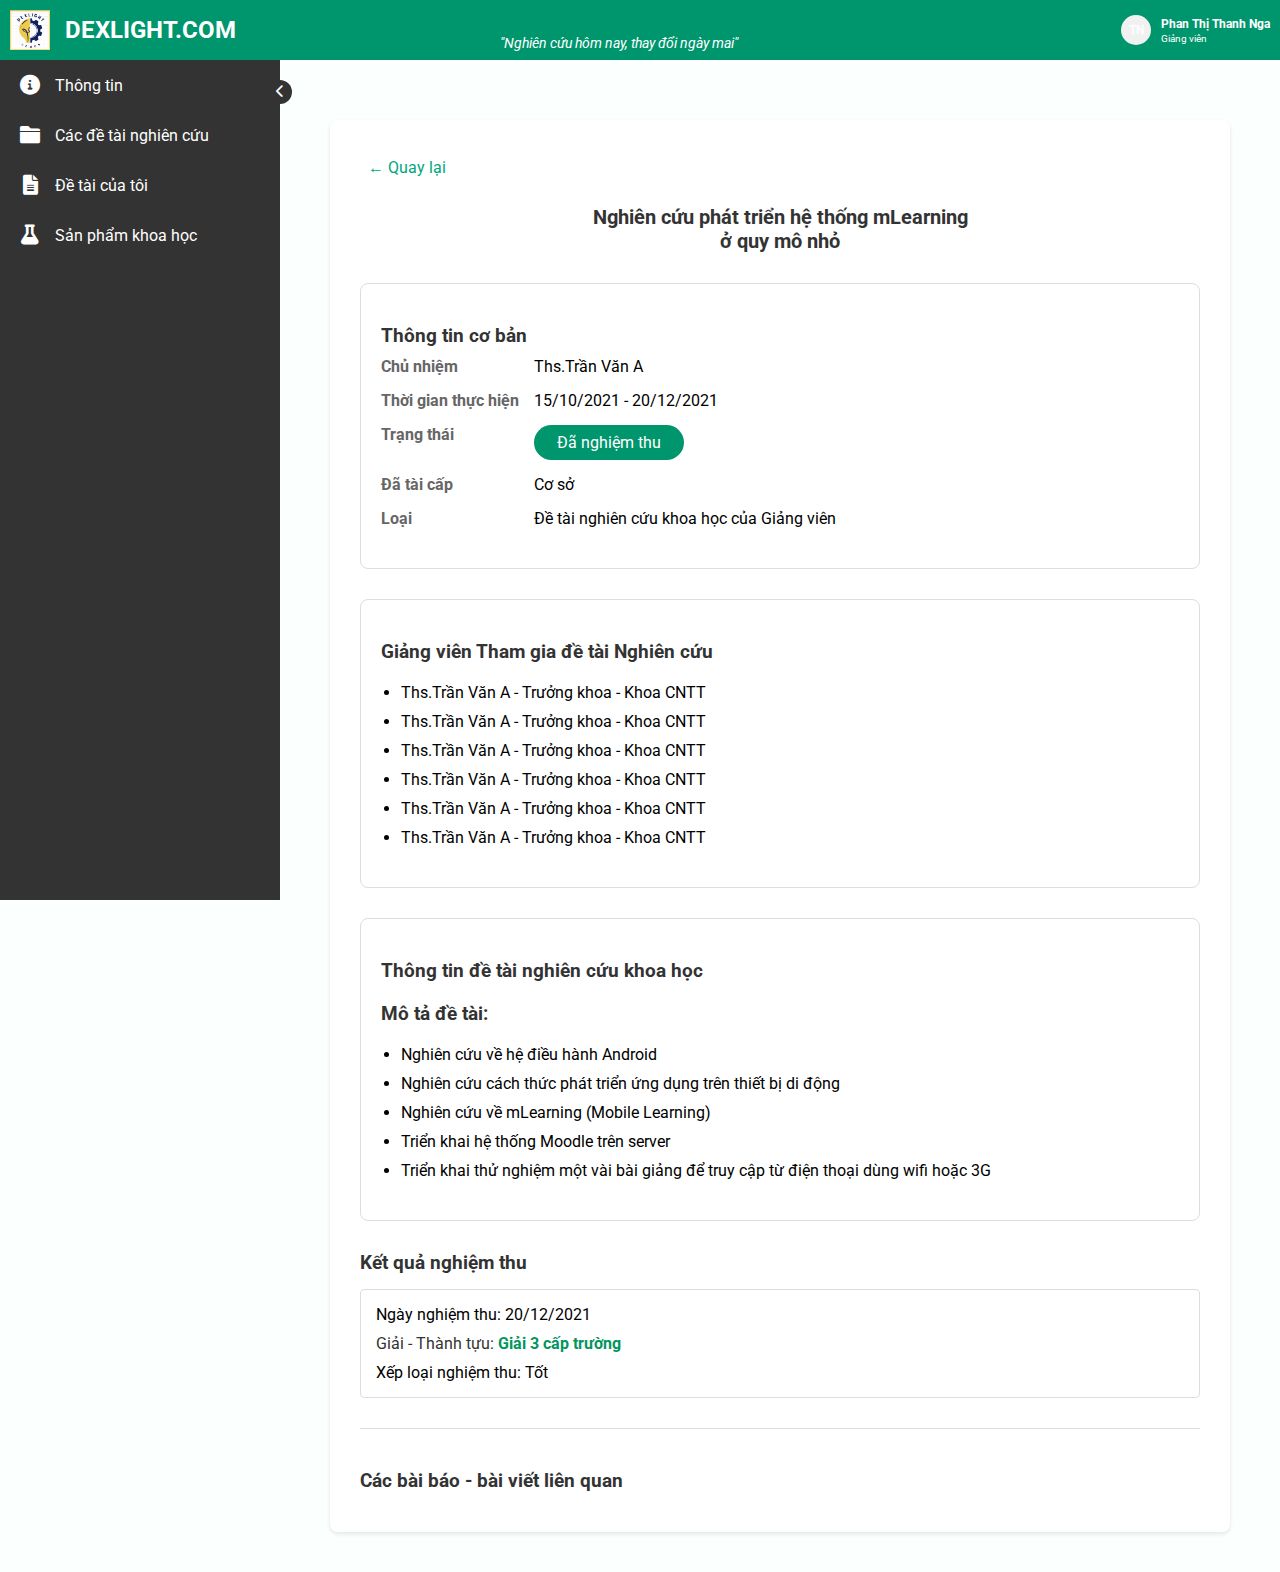
==== detail.html @ 653bdd3e "update4" ====
<!DOCTYPE html>
<html lang="vi">
<head>
    <meta charset="UTF-8">
    <meta name="viewport" content="width=device-width, initial-scale=1.0">
    <link rel="stylesheet" href="main.css">
    <link rel="preconnect" href="https://fonts.googleapis.com">
    <link rel="preconnect" href="https://fonts.gstatic.com" crossorigin>
    <link href="https://fonts.googleapis.com/css2?family=Cabin:ital,wght@0,400..700;1,400..700&family=Roboto:ital,wght@0,100;0,300;0,400;0,500;0,700;0,900;1,100;1,300;1,400;1,500;1,700;1,900&display=swap" rel="stylesheet">
    <title>DEXLIGHT.COM</title>
    <link href="https://cdnjs.cloudflare.com/ajax/libs/font-awesome/6.0.0/css/all.min.css" rel="stylesheet">
</head>
<body>
    <header class="header">
        <img src="./img/logo.png" alt="" class="logo-pic">
        <div class="logo"><a href="#">DEXLIGHT.COM</a></div>
        <div class="slogan">"Nghiên cứu hôm nay, thay đổi ngày mai"</div>
        <div class="user-profile">
            <div class="user-avatar">TN</div>
            <div class="user-info">
                <div class="user-name">Phan Thị Thanh Nga</div>
                <div class="user-role">Giảng viên</div>
            </div>
    </header>

    <nav class="sidebar">
        <button class="sidebar-toggle" id="sidebarToggle">
            <i class="fas fa-chevron-left"></i>
        </button>
        <a href="./info.html" class="menu-item" data-tooltip="Thông tin">
            <i class="fas fa-info-circle"></i>
            <span>Thông tin</span>
        </a>
        <a href="./index.html" class="menu-item" data-tooltip="Các đề tài nghiên cứu">
            <i class="fas fa-folder"></i>
            <span>Các đề tài nghiên cứu</span>
        </a>
        <a href="#" class="menu-item" data-tooltip="Đề tài của tôi">
            <i class="fas fa-file-alt"></i>
            <span>Đề tài của tôi</span>
        </a>
        <a href="#" class="menu-item" data-tooltip="Sản phẩm khoa học">
            <i class="fas fa-flask"></i>
            <span>Sản phẩm khoa học</span>
        </a>
    </nav>

    <main class="main-content">
        
        <div class="container detail-page" id="detailPage">
            <a href="./index.html" class="back-page">
                <button class="back-button" id="backButton">
                    ← Quay lại
                </button>
            </a>
    
            <div class="detail-header">
                <h1>Nghiên cứu phát triển hệ thống mLearning<br>ở quy mô nhỏ</h1>
            </div>
    
            <div class="basic-info">
                <h2 class="section-title">Thông tin cơ bản</h2>
                <div class="info-grid">
                    <span class="info-label">Chủ nhiệm</span>
                    <span>Ths.Trần Văn A</span>
                    
                    <span class="info-label">Thời gian thực hiện</span>
                    <span>15/10/2021 - 20/12/2021</span>
                    
                    <span class="info-label">Trạng thái</span>
                    <span class="status-badge">Đã nghiệm thu</span>
                    
                    <span class="info-label">Đã tài cấp</span>
                    <span>Cơ sở</span>
                    
                    <span class="info-label">Loại</span>
                    <span>Đề tài nghiên cứu khoa học của Giảng viên</span>
                </div>
            </div>
    
            <div class="members-section">
                <h2 class="section-title">Giảng viên Tham gia đề tài Nghiên cứu</h2>
                <ul class="members-list">
                    <li>Ths.Trần Văn A - Trưởng khoa - Khoa CNTT</li>
                    <li>Ths.Trần Văn A - Trưởng khoa - Khoa CNTT</li>
                    <li>Ths.Trần Văn A - Trưởng khoa - Khoa CNTT</li>
                    <li>Ths.Trần Văn A - Trưởng khoa - Khoa CNTT</li>
                    <li>Ths.Trần Văn A - Trưởng khoa - Khoa CNTT</li>
                    <li>Ths.Trần Văn A - Trưởng khoa - Khoa CNTT</li>
                </ul>
            </div>
    
            <div class="objectives-section">
                <h2 class="section-title">Thông tin đề tài nghiên cứu khoa học</h2>
                <h3 class="section-title">Mô tả đề tài:</h3>
                <ul class="objectives-list">
                    <li>Nghiên cứu về hệ điều hành Android</li>
                    <li>Nghiên cứu cách thức phát triển ứng dụng trên thiết bị di động</li>
                    <li>Nghiên cứu về mLearning (Mobile Learning)</li>
                    <li>Triển khai hệ thống Moodle trên server</li>
                    <li>Triển khai thử nghiệm một vài bài giảng để truy cập từ điện thoại dùng wifi hoặc 3G</li>
                </ul>
            </div>
    
            <div class="results-section">
                <h2 class="section-title">Kết quả nghiệm thu</h2>
                <div class="result-box">
                    <p>Ngày nghiệm thu: 20/12/2021</p>
                    <div class="achievement"><span>Giải - Thành tựu:</span> Giải 3 cấp trường</div>
                    <p>Xếp loại nghiệm thu: Tốt</p>
                </div>
            </div>
    
            <div class="related-papers">
                <h2 class="section-title">Các bài báo - bài viết liên quan</h2>
                <!-- Phần này có thể được cập nhật động -->
            </div>
        </div>
    
    </main>
    <script src="main.js"></script>
</body>
</html>
---- main.css ----
* {
    margin: 0;
    padding: 0;
    box-sizing: border-box;
    font-family: "Roboto", sans-serif;
}
body {
    background-color: #fbfffd;
    padding: 20px;
}

:root {
    --primary-color: #00966D;
    --sidebar-width: 280px;
    --sidebar-collapsed-width: 60px;
    --header-height: 60px;
    --black-color: #333;
    --white--color: white;
}
 
.header {
    position: fixed;
    top: 0;
    left: 0;
    right: 0;
    height: var(--header-height);
    background-color: var(--primary-color);
    color: var(--white--color);
    display: flex;
    align-items: center;
    padding: 0 20px 0 0;
    z-index: 100;
}

.logo-pic {
    width: 50px;
    margin-right: 15px;
    padding-left: 10px;
    cursor: pointer;
}

.logo a{
    font-size: 24px;
    font-weight: bold;
    cursor: pointer;
    text-decoration: none;
    color: var(--white--color);
}

.slogan {
    font-size: 14px;
    position: absolute;
    top: 35px;
    left: 500px;
    font-style: italic;
}
.user-profile {
    display: flex;
    align-items: center;
    position: absolute;
    right: 10px;
}

.user-avatar {
    width: 30px;
    height: 30px;
    border-radius: 50%;
    margin-right: 10px;
    background-color: #f1f1f1;
    display: flex;
    justify-content: center;
    align-items: center;
    font-size: 12px;
    font-weight: bold;
}

.user-info {
    display: flex;
    flex-direction: column;
}

.user-name {
    font-weight: bold;
    font-size: 12px;
}

.user-role {
    margin-top: 2px;
    font-size: 10px;
}
.sidebar {
    position: fixed;
    left: 0;
    top: var(--header-height);
    bottom: 0;
    width: var(--sidebar-width);
    background-color: #333;
    color: white;
    transition: width 0.3s ease;
    z-index: 99;
}

.sidebar.collapsed {
    width: var(--sidebar-collapsed-width);
}

.sidebar-toggle {
    position: absolute;
    right: -12px;
    top: 20px;
    width: 24px;
    height: 24px;
    background-color: #333;
    color: white;
    border: none;
    border-radius: 50%;
    cursor: pointer;
    display: flex;
    align-items: center;
    justify-content: center;
    z-index: 100;
}

.menu-item {
    display: flex;
    align-items: center;
    padding: 15px 20px;
    color: white;
    text-decoration: none;
    transition: background-color 0.3s;
    white-space: nowrap;
    overflow: hidden;
}

.menu-item:hover {
    background-color: #444;
}

.menu-item i {
    margin-right: 15px;
    font-size: 20px;
    min-width: 20px;
    text-align: center;
}

/* Hide text when sidebar is collapsed */
.sidebar.collapsed .menu-item span {
    display: none;
}

/* Center icons when collapsed */
.sidebar.collapsed .menu-item {
    justify-content: center;
    padding: 15px 0;
}

.sidebar.collapsed .menu-item i {
    margin-right: 0;
}

.main-content {
    margin-left: var(--sidebar-width);
    margin-top: var(--header-height);
    padding: 20px;
    transition: margin-left 0.3s ease;
}

.main-content.expanded {
    margin-left: var(--sidebar-collapsed-width);
}

.search-section {
    background-color: white;
    padding: 20px;
    border-radius: 4px;
    box-shadow: 0 2px 4px rgba(0,0,0,0.1);
    margin-bottom: 20px;
}
.input-search {
    
}
.search-row {
    display: flex;
    gap: 20px;
    margin-bottom: 20px;
    flex-wrap: wrap;
}
.search-row label {
    font-size: 12px;
}
.search-field {
    flex: 1;
    min-width: 200px;
}

.search-field label {
    display: block;
    margin-bottom: 5px;
    font-weight: 500;
    color: #333;
}

.date-range {
    display: flex;
    gap: 10px;
    align-items: flex-end;
}
.date-field {
    flex: 1;
}
.date-field label {
    display: block;
    margin-bottom: 5px;
    font-weight: 500;
    color: #333;
}
.search-group {
    margin-bottom: 20px;
}

input, select {
    width: 100%;
    padding: 8px;
    border: 1px solid #ddd;
    border-radius: 4px;
}

/*project-card*/
.link-card-detail {
    text-decoration: none;
}
.project-card {
    background-color: white;
    border-radius: 8px;
    padding: 20px;
    margin-bottom: 20px;
    box-shadow: 0 2px 4px rgba(0,0,0,0.1);
    display: flex;
    gap: 20px;
}
.project-card:hover {
    background-color: #f6f4f4;
    cursor: pointer;
}

.project-image {
    width: 150px;
    height: 150px;
    border-radius: 8px;
    overflow: hidden;
}

.project-image img {
    width: 100%;
    height: 100%;
    object-fit: cover;
}

.project-details {
    flex: 1;
}

.project-title {
    color: var(--primary-color);
    font-size: 20px;
    margin-bottom: 10px;
}

.project-info {
    color: #666;
    margin-bottom: 5px;
}

.project-status {
    display: flex;
    justify-content: space-between;
    align-items: center;
    margin-top: 20px;
}
.in-progress {
    background-color: rgb(255, 255, 109) !important;
    color: black !important;
    border: 0.05px solid rgb(241, 241, 93);
} 
.deleted {
    background-color: rgb(244, 85, 85) !important;
}

.status-badge {
    background-color: var(--primary-color);
    color: white;
    padding: 8px 16px;
    border-radius: 20px;
    max-width: 150px;
    text-align: center;
}

.status-result {
    display: flex;
    align-items: center;
    gap: 10px;
}
.status-result span:first-child {
    color: black;
}
.result-badge {
    background-color: var(--primary-color);
    color: white;
    padding: 4px 12px;
    border-radius: 4px;
}
/* Add tooltip for collapsed sidebar */
.sidebar.collapsed .menu-item {
    position: relative;
}

.sidebar.collapsed .menu-item:hover::after {
    content: attr(data-tooltip);
    position: absolute;
    left: 100%;
    top: 50%;
    transform: translateY(-50%);
    background-color: #333;
    color: white;
    padding: 5px 10px;
    border-radius: 4px;
    margin-left: 10px;
    font-size: 14px;
    white-space: nowrap;
    z-index: 1000;
}
@media (max-width: 768px) {
    .sidebar {
        width: var(--sidebar-collapsed-width);
    }
    
    .main-content {
        margin-left: var(--sidebar-collapsed-width);
    }
    
    .motto {
        display: none;
    }

    .sidebar .menu-item span {
        display: none;
    }

    .sidebar .menu-item {
        justify-content: center;
        padding: 15px 0;
    }

    .sidebar .menu-item i {
        margin-right: 0;
    }
}
.container {
    max-width: 900px;
    margin: 0 auto;
    background: white;
    padding: 20px;
    border-radius: 8px;
    box-shadow: 0 2px 4px rgba(0,0,0,0.1);
}
.form-container {
    display: grid;
    grid-template-columns: 1fr 1fr;
    gap: 30px;
    margin-bottom: 30px;
}

.form-section {
    position: relative;
}

.form-section h2 {
    font-size: 16px;
    margin-bottom: 20px;
    padding-bottom: 10px;
    border-bottom: 2px solid #00b894;
    color: #333;
}

.form-group {
    margin-bottom: 15px;
}

.form-group label {
    display: block;
    margin-bottom: 5px;
    color: #666;
    font-size: 14px;
}

.form-group input {
    width: 100%;
    padding: 8px 12px;
    border: 1px solid #ddd;
    border-radius: 4px;
    font-size: 14px;
    background-color: #f9f9f9;
}

.form-group input:disabled {
    background-color: #f1f1f1;
    cursor: not-allowed;
}

.button-container {
    display: flex;
    gap: 15px;
    justify-content: flex-end;
    align-items: center;
    padding: 0 10px;
}

.btn {
    padding: 8px 20px;
    border: none;
    border-radius: 4px;
    cursor: pointer;
    font-size: 14px;
    transition: all 0.3s ease;
    height: 40px;
    display: flex;
    align-items: center;
    justify-content: center;
}

.btn-edit {
    background-color: #f1f1f1;
    width: 40px;
    padding: 0;
    border-radius: 4px;
}

.btn-edit img {
    width: 20px;
    height: 20px;
}

.btn-logout {
    background-color: #00b894;
    color: white;
    min-width: 100px;
}

.btn-change-password {
    background-color: #00b894;
    color: white;
    min-width: 150px;
}

.btn-save {
    background-color: #00b894;
    color: white;
    min-width: 100px;
}

.btn:hover {
    opacity: 0.9;
    transform: translateY(-1px);
}

.divider {
    width: 2px;
    background-color: #00b894;
    position: absolute;
    top: 0;
    bottom: 0;
    right: -15px;
}
.container h1 {
    font-size: 20px;
    margin-bottom: 30px;
    color: #333;
}


/*detail*/

.back-button {
    /* display: flex; */
    align-items: center;
    text-decoration: none;
    gap: 8px;
    color: #00A67E;
    font-size: 16px;
    margin-bottom: 20px;
    cursor: pointer;
    border: none;
    background: none;
    padding: 8px;
}

.back-button:hover {
    background: #f5f5f5;
    border-radius: 4px;
}
.detail-page {
    display: block;
    background: white;
    border-radius: 8px;
    padding: 30px;
    margin-top: 20px;
}

.detail-header {
    text-align: center;
    margin-bottom: 30px;
}

.basic-info {
    border: 1px solid #ddd;
    border-radius: 8px;
    padding: 20px;
    margin-bottom: 30px;
}

.info-grid {
    display: grid;
    grid-template-columns: auto 1fr;
    gap: 15px;
    margin-bottom: 20px;
}

.info-label {
    font-weight: bold;
    color: #666;
}
.members-section {
    border: 1px solid #ddd;
    border-radius: 8px;
    padding: 20px;
    margin-bottom: 30px;
}
.members-list {
    margin: 20px 0;
    padding-left: 20px;
}

.members-list li {
    margin-bottom: 10px;
}
.objectives-section {
    border: 1px solid #ddd;
    border-radius: 8px;
    padding: 20px;
    margin-bottom: 30px;
}
.objectives-list {
    margin: 20px 0;
    padding-left: 20px;
}

.objectives-list li {
    margin-bottom: 10px;
}

.section-title {
    font-size: 1.2em;
    font-weight: bold;
    margin: 20px 0 10px 0;
    color: #333;
}

.result-box {
    border: 1px solid #ddd;
    padding: 15px;
    margin: 15px 0;
    border-radius: 4px;
}

.achievement {
    color: #00965E;
    font-weight: bold;
    margin: 10px 0;
}
.achievement span {
    color: #333 !important;
    font-weight: 400;
}
.related-papers {
    margin-top: 30px;
    padding-top: 20px;
    border-top: 1px solid #ddd;
}

/* .status-filter-group {
    display: flex;
    gap: 12px;
    margin: 10px 0;
} */


/*phần 4 bbutton*/
/* .filter-status {
    padding: 10px 0;
}

.filter-status p {
    margin-bottom: 10px;
    font-weight: 500;
    color: #333;
}

.status-button-group {
    display: flex;
    gap: 12px;
    flex-wrap: wrap;
}

.status-btn {
    padding: 10px 20px;
    border: 2px solid transparent;
    border-radius: 8px;
    background-color: #f5f6fa;
    cursor: pointer;
    font-size: 14px;
    transition: all 0.3s ease;
    color: #333;
}

.status-btn:hover {
    background-color: #f1f2f6;
}

.status-btn.active {
    border-color: #00b894;
    background-color: #e8fff9;
} */
.dex-button-container {
    display: flex;
    gap: 12px;
    padding: 20px 0;
}

.status-btn {
    padding: 10px 20px;
    border: 2px solid transparent;
    background-color: #f5f6fa;
    border-radius: 8px;
    cursor: pointer;
    font-size: 14px;
    transition: all 0.3s ease;
    color: #333;
}

.status-btn:hover {
    background-color: #f1f2f6;
}

.status-btn.active {
    border-color: #00b894;
    background-color: #e8fff9;
}

/* Optional: Add some responsiveness */
@media (max-width: 600px) {
    .status-filter-group {
        flex-wrap: wrap;
    }
    
    .status-button {
        flex: 1;
        min-width: calc(50% - 6px);
    }
}
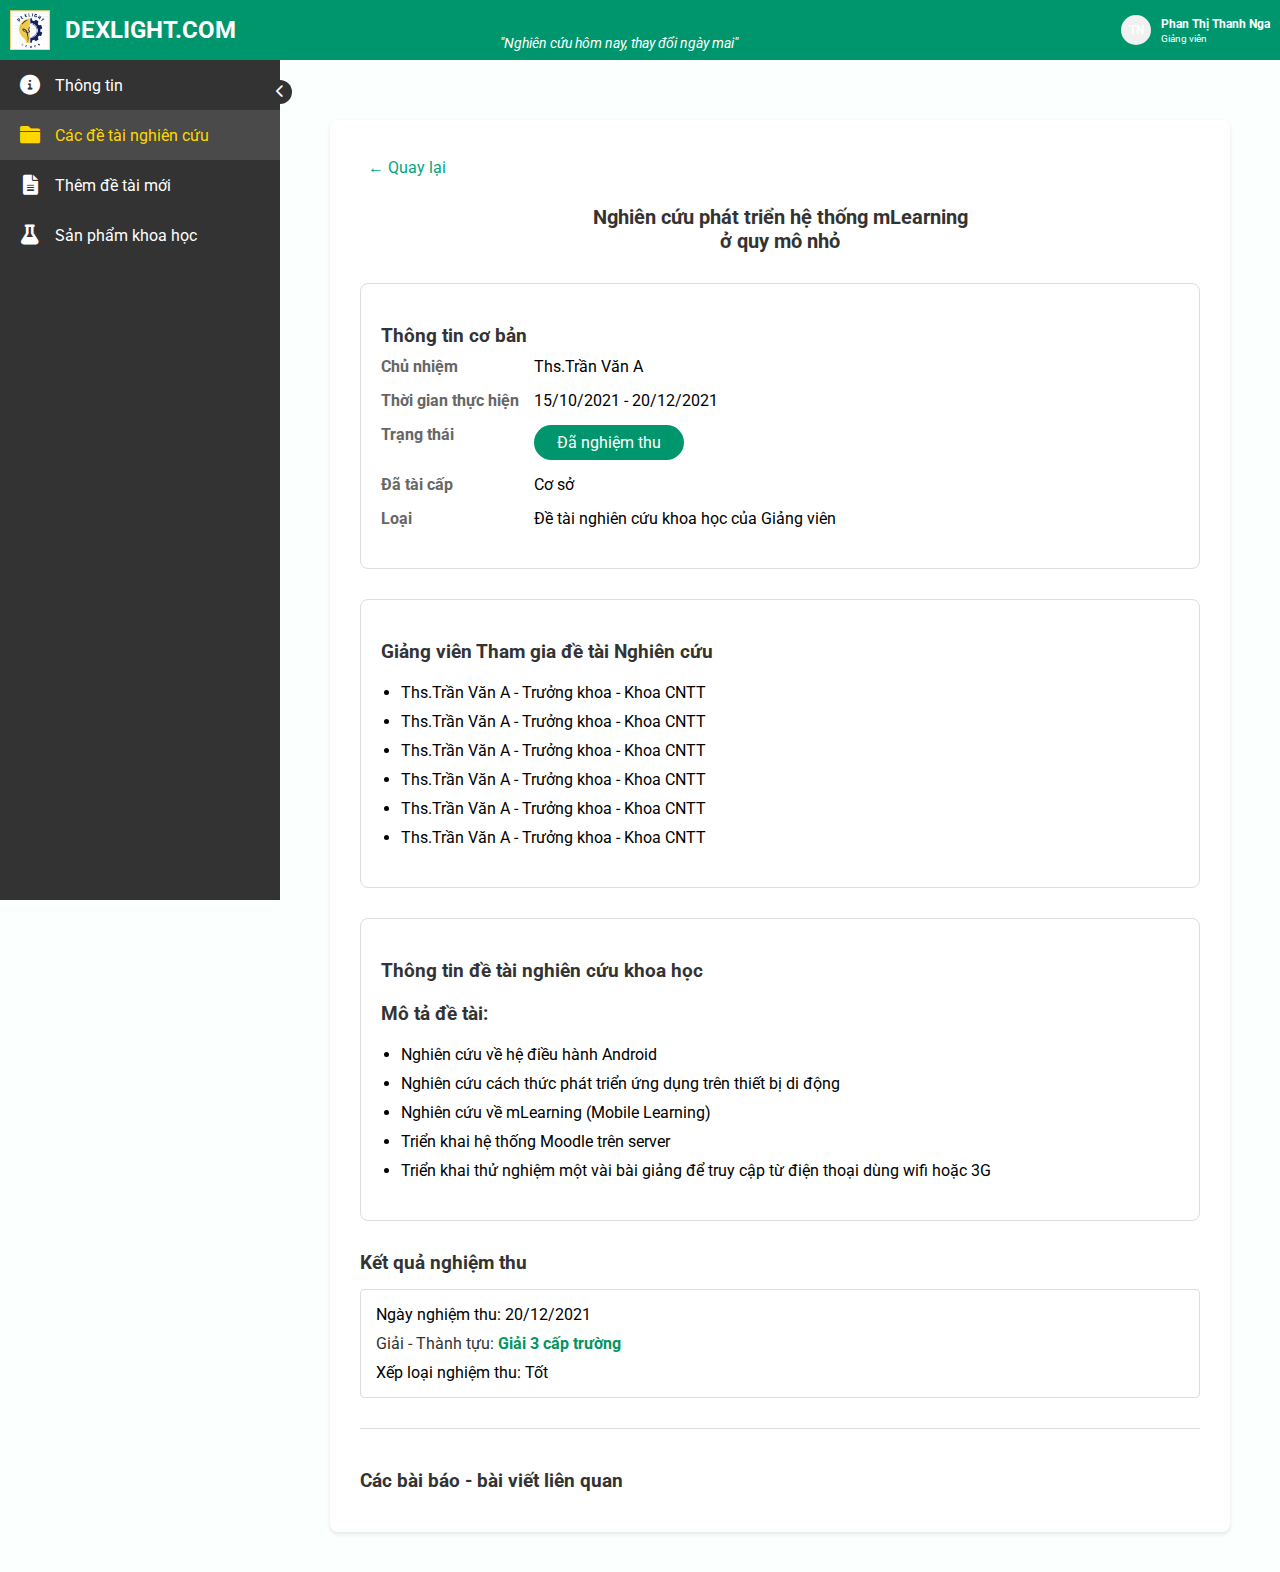
==== commit a0f90383: "update6" ====
--- a/detail.html
+++ b/detail.html
@@ -31,13 +31,13 @@
             <i class="fas fa-info-circle"></i>
             <span>Thông tin</span>
         </a>
-        <a href="./index.html" class="menu-item" data-tooltip="Các đề tài nghiên cứu">
+        <a href="./index.html" class="menu-item active" data-tooltip="Các đề tài nghiên cứu">
             <i class="fas fa-folder"></i>
             <span>Các đề tài nghiên cứu</span>
         </a>
-        <a href="#" class="menu-item" data-tooltip="Đề tài của tôi">
+        <a href="./NewDeTai.html" class="menu-item" data-tooltip="Đề tài của tôi">
             <i class="fas fa-file-alt"></i>
-            <span>Đề tài của tôi</span>
+            <span>Thêm đề tài mới</span>
         </a>
         <a href="#" class="menu-item" data-tooltip="Sản phẩm khoa học">
             <i class="fas fa-flask"></i>
--- a/main.css
+++ b/main.css
@@ -88,6 +88,17 @@
     margin-top: 2px;
     font-size: 10px;
 }
+
+
+/*SIDEBAR*/
+.sidebar a.active {
+    background-color: #4a4a4a; 
+    color: #FFD700; 
+}
+
+.sidebar a.active i {
+    color: #FFD700;
+}
 .sidebar {
     position: fixed;
     left: 0;
@@ -666,4 +677,7 @@
         flex: 1;
         min-width: calc(50% - 6px);
     }
-}+}
+
+
+/*NewDeTai*/
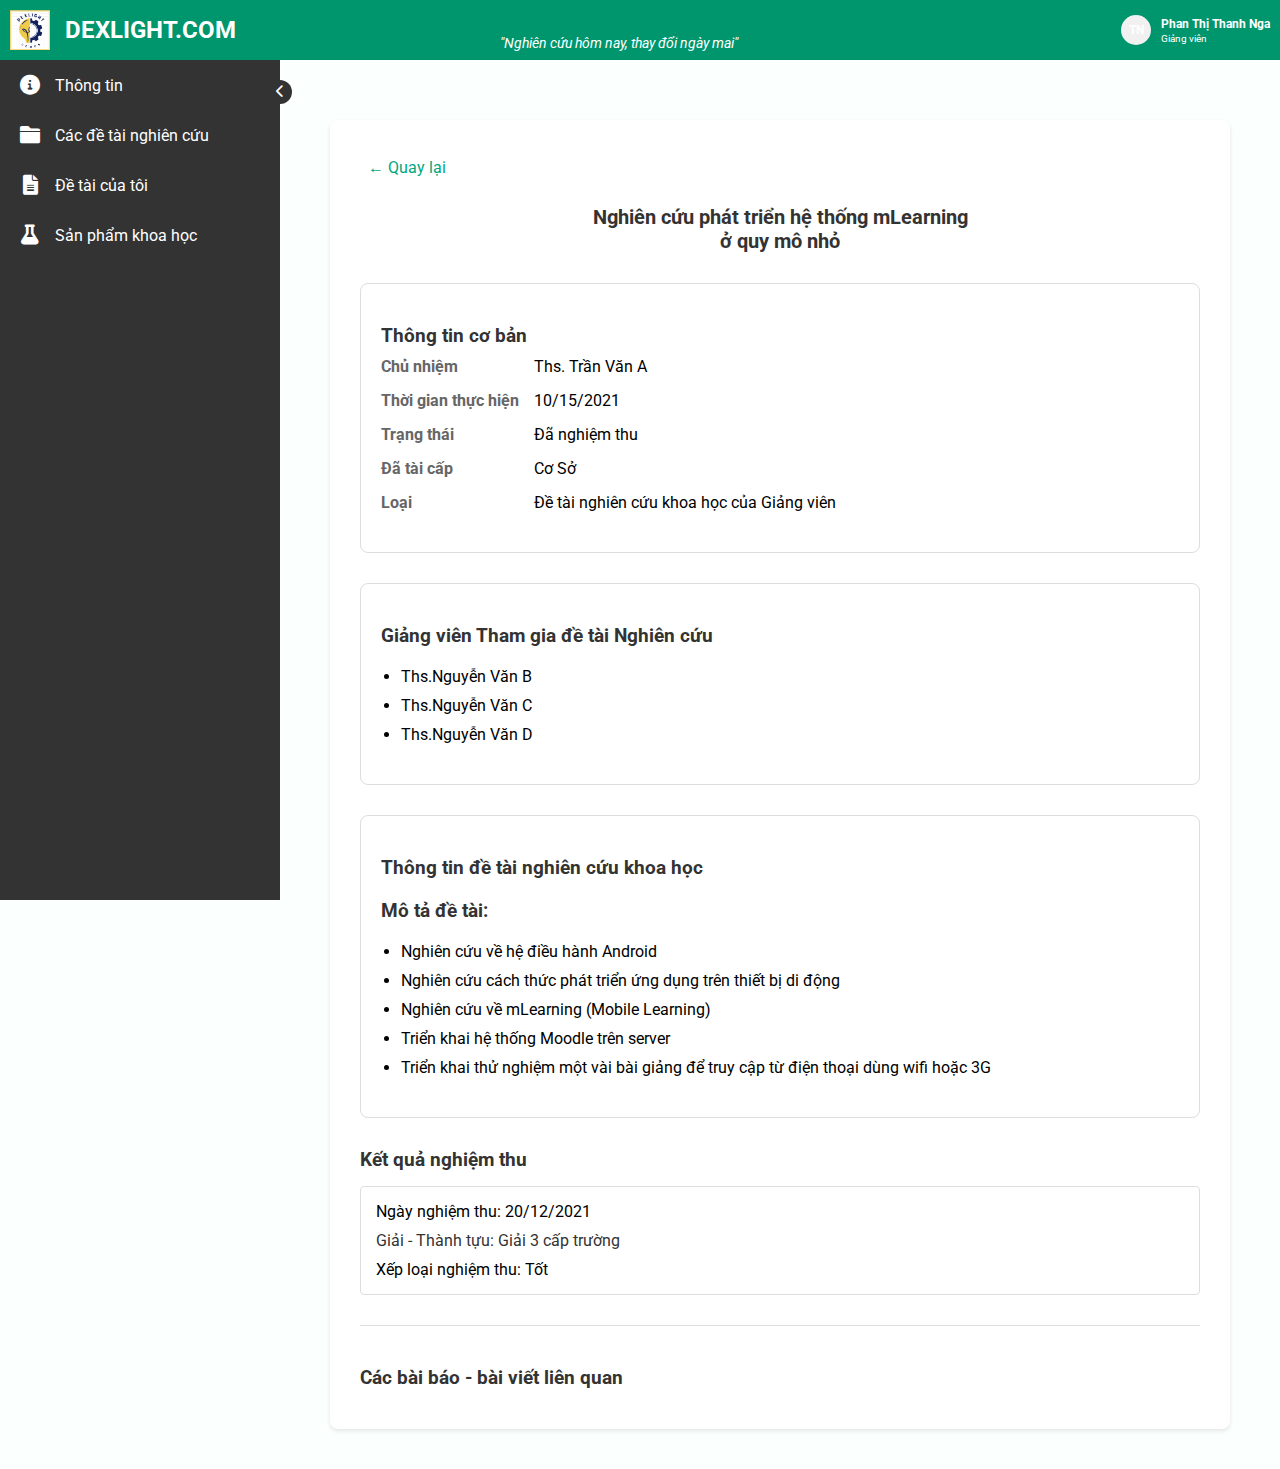
==== commit 97b7695a: "update7" ====
--- a/detail.html
+++ b/detail.html
@@ -1,4 +1,4 @@
-<!DOCTYPE html>
+<!-- <!DOCTYPE html>
 <html lang="vi">
 <head>
     <meta charset="UTF-8">
@@ -113,11 +113,269 @@
     
             <div class="related-papers">
                 <h2 class="section-title">Các bài báo - bài viết liên quan</h2>
-                <!-- Phần này có thể được cập nhật động -->
-            </div>
+                
+            </div>
+            
         </div>
+        
     
     </main>
+    
     <script src="main.js"></script>
 </body>
-</html>+</html> -->
+
+<!DOCTYPE html>
+<html lang="vi">
+<head>
+    <meta charset="UTF-8">
+    <meta name="viewport" content="width=device-width, initial-scale=1.0">
+    <link rel="stylesheet" href="main.css">
+    <link rel="preconnect" href="https://fonts.googleapis.com">
+    <link rel="preconnect" href="https://fonts.gstatic.com" crossorigin>
+    <link href="https://fonts.googleapis.com/css2?family=Cabin:ital,wght@0,400..700;1,400..700&family=Roboto:ital,wght@0,100;0,300;0,400;0,500;0,700;0,900;1,100;1,300;1,400;1,500;1,700;1,900&display=swap" rel="stylesheet">
+    <title>DEXLIGHT.COM</title>
+    <link href="https://cdnjs.cloudflare.com/ajax/libs/font-awesome/6.0.0/css/all.min.css" rel="stylesheet">
+    <script src="main.js"></script>
+</head>
+<body>
+    <header class="header">
+        <img src="./img/logo.png" alt="" class="logo-pic">
+        <div class="logo"><a href="#">DEXLIGHT.COM</a></div>
+        <div class="slogan">"Nghiên cứu hôm nay, thay đổi ngày mai"</div>
+        <div class="user-profile">
+            <div class="user-avatar">TN</div>
+            <div class="user-info">
+                <div class="user-name">Phan Thị Thanh Nga</div>
+                <div class="user-role">Giảng viên</div>
+            </div>
+    </header>
+
+    <nav class="sidebar">
+        <button class="sidebar-toggle" id="sidebarToggle">
+            <i class="fas fa-chevron-left"></i>
+        </button>
+        <a href="./info.html" class="menu-item" data-tooltip="Thông tin">
+            <i class="fas fa-info-circle"></i>
+            <span>Thông tin</span>
+        </a>
+        <a href="./index.html" class="menu-item" data-tooltip="Các đề tài nghiên cứu">
+            <i class="fas fa-folder"></i>
+            <span>Các đề tài nghiên cứu</span>
+        </a>
+        <a href="#" class="menu-item" data-tooltip="Đề tài của tôi">
+            <i class="fas fa-file-alt"></i>
+            <span>Đề tài của tôi</span>
+        </a>
+        <a href="#" class="menu-item" data-tooltip="Sản phẩm khoa học">
+            <i class="fas fa-flask"></i>
+            <span>Sản phẩm khoa học</span>
+        </a>
+    </nav>
+
+    <main class="main-content">
+        
+        <div class="container detail-page" id="detailPage">
+            <a href="./index.html" class="back-page">
+                <button class="back-button" id="backButton">
+                    ← Quay lại
+                </button>
+            </a>
+    
+            <div class="detail-header">
+                <h1>Nghiên cứu phát triển hệ thống mLearning<br>ở quy mô nhỏ</h1>
+            </div>
+    
+            <!-- <div class="basic-info">
+                <h2 class="section-title">Thông tin cơ bản</h2>
+                <div class="info-grid">
+                    <span class="info-label">Chủ nhiệm</span>
+                    <span>Ths.Trần Văn A</span>
+                    
+                    <span class="info-label">Thời gian thực hiện</span>
+                    <span>15/10/2021 - 20/12/2021</span>
+                    
+                    <span class="info-label">Trạng thái</span>
+                    <span class="status-badge">Đã nghiệm thu</span>
+                    
+                    <span class="info-label">Đã tài cấp</span>
+                    <span>Cơ sở</span>
+                    
+                    <span class="info-label">Loại</span>
+                    <span>Đề tài nghiên cứu khoa học của Giảng viên</span>
+                </div>
+            </div>
+    
+            <div class="members-section">
+                <h2 class="section-title">Giảng viên Tham gia đề tài Nghiên cứu</h2>
+                <ul class="members-list">
+                    <li>Ths.Trần Văn A - Trưởng khoa - Khoa CNTT</li>
+                    <li>Ths.Trần Văn A - Trưởng khoa - Khoa CNTT</li>
+                    <li>Ths.Trần Văn A - Trưởng khoa - Khoa CNTT</li>
+                    <li>Ths.Trần Văn A - Trưởng khoa - Khoa CNTT</li>
+                    <li>Ths.Trần Văn A - Trưởng khoa - Khoa CNTT</li>
+                    <li>Ths.Trần Văn A - Trưởng khoa - Khoa CNTT</li>
+                </ul>
+            </div>
+    
+            <div class="objectives-section">
+                <h2 class="section-title">Thông tin đề tài nghiên cứu khoa học</h2>
+                <h3 class="section-title">Mô tả đề tài:</h3>
+                <ul class="objectives-list">
+                    <li>Nghiên cứu về hệ điều hành Android</li>
+                    <li>Nghiên cứu cách thức phát triển ứng dụng trên thiết bị di động</li>
+                    <li>Nghiên cứu về mLearning (Mobile Learning)</li>
+                    <li>Triển khai hệ thống Moodle trên server</li>
+                    <li>Triển khai thử nghiệm một vài bài giảng để truy cập từ điện thoại dùng wifi hoặc 3G</li>
+                </ul>
+            </div>
+    
+            <div class="results-section">
+                <h2 class="section-title">Kết quả nghiệm thu</h2>
+                <div class="result-box">
+                    <p>Ngày nghiệm thu: 20/12/2021</p>
+                    <div class="achievement"><span>Giải - Thành tựu:</span> Giải 3 cấp trường</div>
+                    <p>Xếp loại nghiệm thu: Tốt</p>
+                </div>
+            </div>  -->
+           <div class="basic-info">
+                <h2 class="section-title">Thông tin cơ bản</h2>
+                <div class="info-grid">
+                    <span class="info-label">Chủ nhiệm</span>
+                    <span id="chuNhiem"></span>
+                    
+                    <span class="info-label">Thời gian thực hiện</span>
+                    <span id="thoiGian"></span>
+                    
+                    <span class="info-label">Trạng thái</span>
+                    <span id="trangThai"></span>
+                    
+                    <span class="info-label">Đã tài cấp</span>
+                    <span id="coSo"></span>
+                    
+                    <span class="info-label">Loại</span>
+                    <span id="loai"></span>
+                </div>
+            </div>
+            
+            <div class="members-section">
+                <h2 class="section-title">Giảng viên Tham gia đề tài Nghiên cứu</h2>
+                <ul class="members-list" id="membersList">
+                </ul>
+            </div>
+            
+            <div class="objectives-section">
+                <h2 class="section-title">Thông tin đề tài nghiên cứu khoa học</h2>
+                <h3 class="section-title">Mô tả đề tài:</h3>
+                <ul class="objectives-list" id="objectivesList">
+                </ul>
+            </div>
+            
+            <div class="results-section">
+                <h2 class="section-title">Kết quả nghiệm thu</h2>
+                <div class="result-box">
+                    <p id="ngayNghiemThu"></p>
+                    <div class="achievement"><span></span><span id="giaiThanhTuu"></span></div>
+                    <p id="xepLoaiNghiemThu"></p>
+                </div>
+            </div>
+            
+            <div class="related-papers">
+                <h2 class="section-title">Các bài báo - bài viết liên quan</h2>
+              
+          </div>
+        </div>
+    
+    </main> 
+    <script>
+        // Assuming firestoreData is the data you got from Firestore
+        const firestoreData = {
+            "documents": [
+                {
+                    "fields": {
+                        "MoTaDeTai": {
+                            "arrayValue": {
+                                "values": [
+                                    { "stringValue": "Nghiên cứu về hệ điều hành Android" },
+                                    { "stringValue": "Nghiên cứu cách thức phát triển ứng dụng trên thiết bị di động" },
+                                    { "stringValue": "Nghiên cứu về mLearning (Mobile Learning)" },
+                                    { "stringValue": "Triển khai hệ thống Moodle trên server" },
+                                    { "stringValue": "Triển khai thử nghiệm một vài bài giảng để truy cập từ điện thoại dùng wifi hoặc 3G" }
+                                ]
+                            }
+                        },
+                        "KetQuaThuNghiem": {
+                            "arrayValue": {
+                                "values": [
+                                    { "stringValue": "Ngày nghiệm thu: 20/12/2021" },
+                                    { "stringValue": "Giải - Thành tựu: Giải 3 cấp trường" },
+                                    { "stringValue": "Xếp loại nghiệm thu: Tốt" }
+                                ]
+                            }
+                        },
+                        "DeTai01": {
+                            "mapValue": {
+                                "fields": {
+                                    "CoSo": { "stringValue": "Cơ Sở" },
+                                    "TenDeTai": { "stringValue": "Nghiên cứu phát triển hệ thống mLearning ở quy mô nhỏ" },
+                                    "Loai": { "stringValue": "Đề tài nghiên cứu khoa học của Giảng viên" },
+                                    "TrangThai": { "booleanValue": true },
+                                    "ChuNhiemDeTai": { "stringValue": "Ths. Trần Văn A" },
+                                    "ThoiGianThucHien": { "timestampValue": "2021-10-15T02:43:58.062Z" }
+                                }
+                            }
+                        },
+                        "GiangVienThamGia": {
+                            "arrayValue": {
+                                "values": [
+                                    { "stringValue": "Ths.Nguyễn Văn B" },
+                                    { "stringValue": "Ths.Nguyễn Văn C" },
+                                    { "stringValue": "Ths.Nguyễn Văn D" }
+                                ]
+                            }
+                        }
+                    }
+                }
+            ]
+        };
+
+        // Parse Firestore data
+        const data = firestoreData.documents[0].fields;
+        const deTai = data.DeTai01.mapValue.fields;
+        const moTaDeTai = data.MoTaDeTai.arrayValue.values.map(item => item.stringValue);
+        const ketQuaThuNghiem = data.KetQuaThuNghiem.arrayValue.values.map(item => item.stringValue);
+        const giangVienThamGia = data.GiangVienThamGia.arrayValue.values.map(item => item.stringValue);
+
+        // Log the data to check
+        console.log(data);
+
+        // Bind data to the HTML
+        document.getElementById('chuNhiem').innerText = deTai.ChuNhiemDeTai.stringValue;
+        document.getElementById('thoiGian').innerText = new Date(deTai.ThoiGianThucHien.timestampValue).toLocaleDateString();
+        document.getElementById('trangThai').innerText = deTai.TrangThai.booleanValue ? 'Đã nghiệm thu' : 'Chưa nghiệm thu';
+        document.getElementById('coSo').innerText = deTai.CoSo.stringValue;
+        document.getElementById('loai').innerText = deTai.Loai.stringValue;
+
+        // Bind objectives (Mô tả đề tài)
+        const objectivesList = document.getElementById('objectivesList');
+        moTaDeTai.forEach(item => {
+            const li = document.createElement('li');
+            li.innerText = item;
+            objectivesList.appendChild(li);
+        });
+
+        // Bind members (Giảng viên tham gia đề tài)
+        const membersList = document.getElementById('membersList');
+        giangVienThamGia.forEach(item => {
+            const li = document.createElement('li');
+            li.innerText = item;
+            membersList.appendChild(li);
+        });
+
+        // Bind results (Kết quả nghiệm thu)
+        document.getElementById('ngayNghiemThu').innerText = ketQuaThuNghiem[0];
+        document.getElementById('giaiThanhTuu').innerText = ketQuaThuNghiem[1];
+        document.getElementById('xepLoaiNghiemThu').innerText = ketQuaThuNghiem[2];
+    </script>
+</body>
+</html> 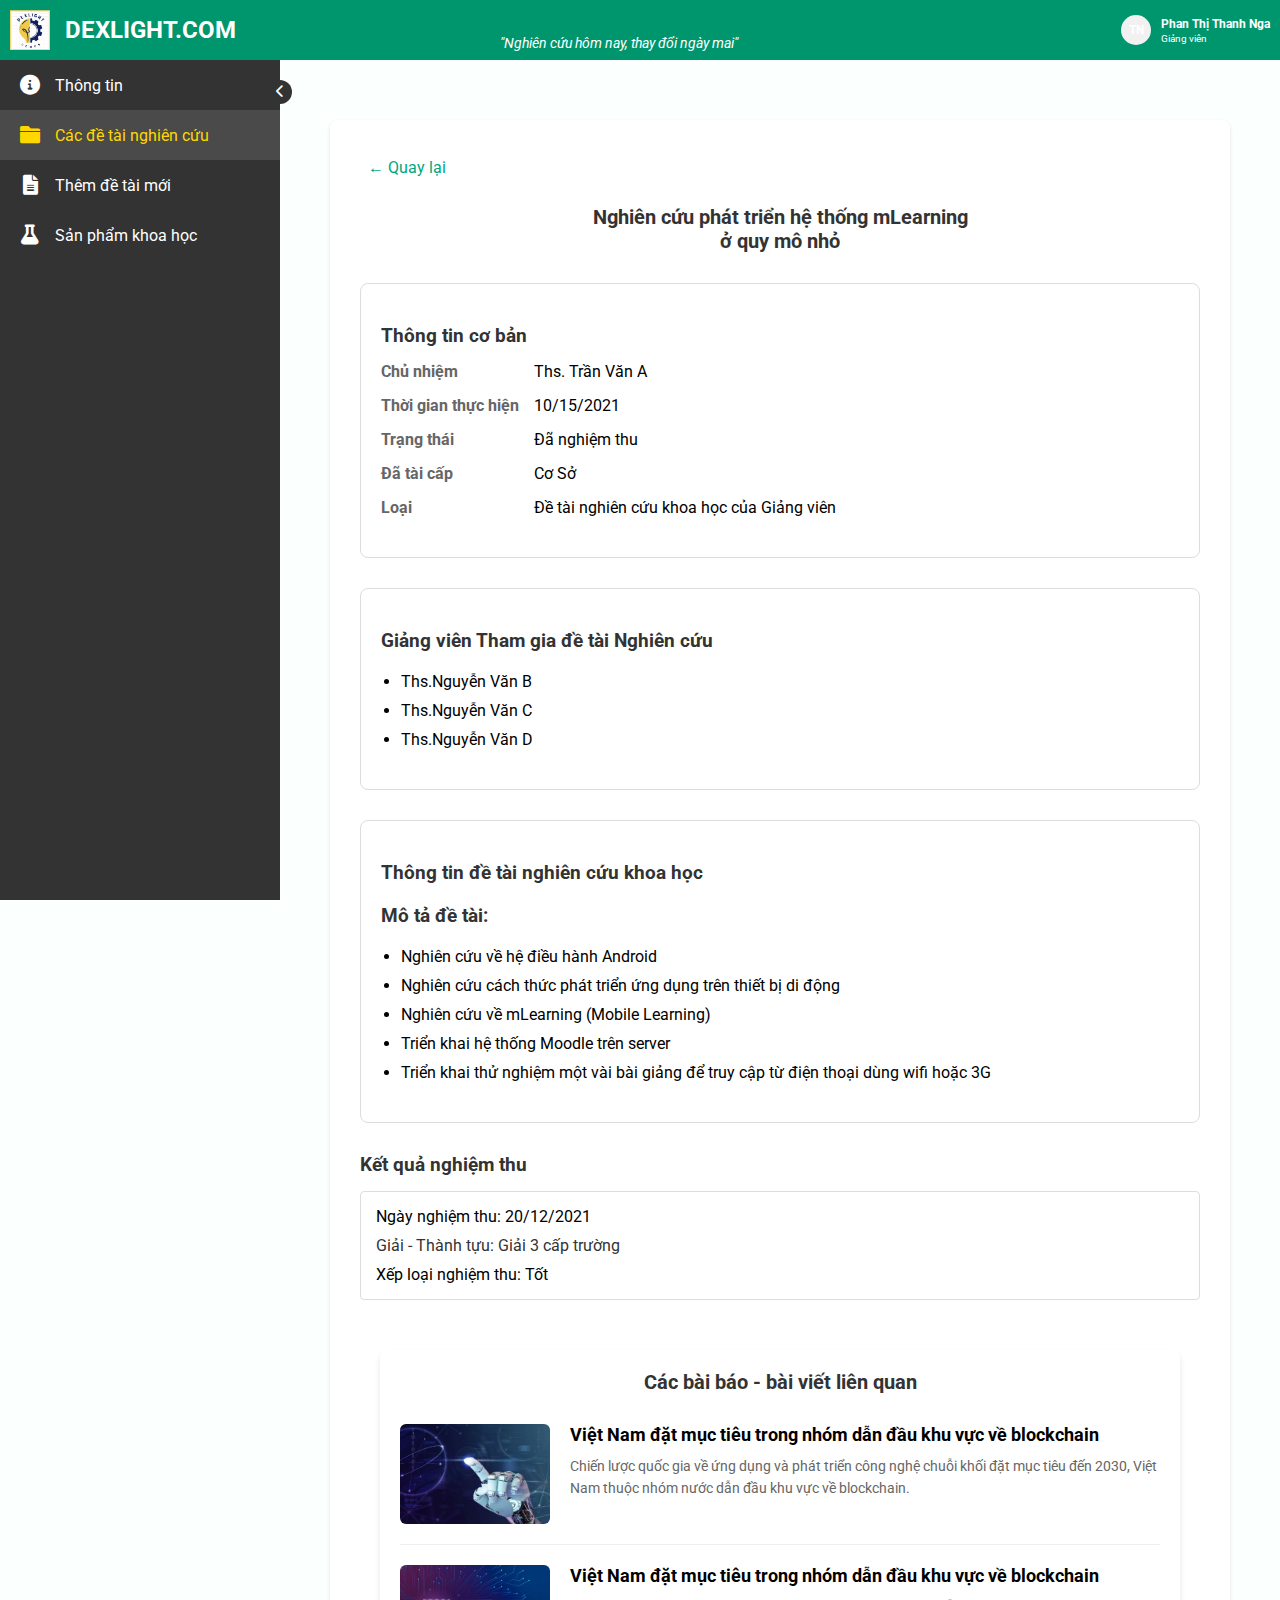
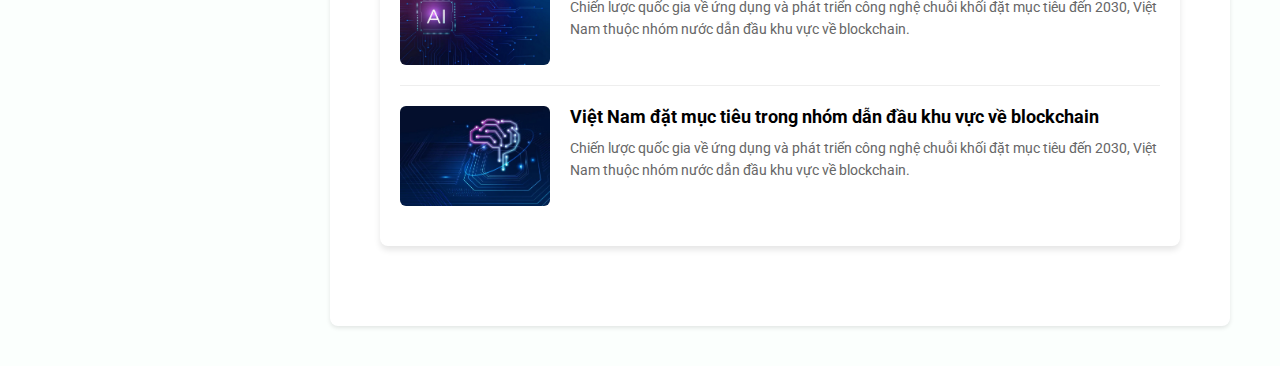
==== commit 961874cb: "update" ====
--- a/detail.html
+++ b/detail.html
@@ -159,13 +159,13 @@
             <i class="fas fa-info-circle"></i>
             <span>Thông tin</span>
         </a>
-        <a href="./index.html" class="menu-item" data-tooltip="Các đề tài nghiên cứu">
+        <a href="./index.html" class="menu-item active" data-tooltip="Các đề tài nghiên cứu">
             <i class="fas fa-folder"></i>
             <span>Các đề tài nghiên cứu</span>
         </a>
-        <a href="#" class="menu-item" data-tooltip="Đề tài của tôi">
+        <a href="./NewDeTai.html" class="menu-item" data-tooltip="Đề tài của tôi">
             <i class="fas fa-file-alt"></i>
-            <span>Đề tài của tôi</span>
+            <span>Thêm đề tài mới</span>
         </a>
         <a href="#" class="menu-item" data-tooltip="Sản phẩm khoa học">
             <i class="fas fa-flask"></i>
@@ -280,8 +280,38 @@
                 </div>
             </div>
             
-            <div class="related-papers">
-                <h2 class="section-title">Các bài báo - bài viết liên quan</h2>
+            <!-- <div class="related-papers">
+                <h2 class="section-title">Các bài báo - bài viết liên quan</h2> -->
+                <div class="journal-container">
+                    <h1 class="journal-title">Các bài báo - bài viết liên quan</h1>
+                    <div class="article">
+                        <img src="./img/tri-tue-nhan-tao-ai-2.webp" alt="Hội nghị blockchain" class="article-image">
+                        <div class="article-content">
+                            <h2 class="article-title">Việt Nam đặt mục tiêu trong nhóm dẫn đầu khu vực về blockchain</h2>
+                            <p class="article-description">
+                                Chiến lược quốc gia về ứng dụng và phát triển công nghệ chuỗi khối đặt mục tiêu đến 2030, Việt Nam thuộc nhóm nước dẫn đầu khu vực về blockchain.
+                            </p>
+                        </div>
+                    </div>
+                    <div class="article">
+                        <img src="./img/tri-tue-nhan-tao-ai.webp" alt="Hội nghị blockchain" class="article-image">
+                        <div class="article-content">
+                            <h2 class="article-title">Việt Nam đặt mục tiêu trong nhóm dẫn đầu khu vực về blockchain</h2>
+                            <p class="article-description">
+                                Chiến lược quốc gia về ứng dụng và phát triển công nghệ chuỗi khối đặt mục tiêu đến 2030, Việt Nam thuộc nhóm nước dẫn đầu khu vực về blockchain.
+                            </p>
+                        </div>
+                    </div>
+                    <div class="article">
+                        <img src="./img/tri-tue-nhan-tao-ai-1.webp" alt="Hội nghị blockchain" class="article-image">
+                        <div class="article-content">
+                            <h2 class="article-title">Việt Nam đặt mục tiêu trong nhóm dẫn đầu khu vực về blockchain</h2>
+                            <p class="article-description">
+                                Chiến lược quốc gia về ứng dụng và phát triển công nghệ chuỗi khối đặt mục tiêu đến 2030, Việt Nam thuộc nhóm nước dẫn đầu khu vực về blockchain.
+                            </p>
+                        </div>
+                    </div>
+                </div>
               
           </div>
         </div>
--- a/main.css
+++ b/main.css
@@ -17,7 +17,17 @@
     --black-color: #333;
     --white--color: white;
 }
- 
+.mbt {
+    margin-bottom: 18px;
+}
+.minWidth {
+    min-width: 250px;
+}
+.horizontal {
+    display: flex;
+}
+
+
 .header {
     position: fixed;
     top: 0;
@@ -186,6 +196,10 @@
     border-radius: 4px;
     box-shadow: 0 2px 4px rgba(0,0,0,0.1);
     margin-bottom: 20px;
+}
+.search-field label,
+.data-field label {
+    font-size: 20px;
 }
 .input-search {
     
@@ -490,7 +504,60 @@
 
 
 /*detail*/
-
+.journal-container {
+    max-width: 800px;
+    margin: 50px auto;
+    background: #fff;
+    padding: 20px;
+    box-shadow: 0 4px 6px rgba(0, 0, 0, 0.1);
+    border-radius: 8px;
+}
+
+.journal-title {
+    font-size: 24px;
+    font-weight: bold;
+    text-align: center;
+    margin-bottom: 30px;
+}
+
+/* Article Styling */
+.article {
+    display: flex;
+    align-items: flex-start;
+    margin-bottom: 20px;
+    border-bottom: 1px solid #eee;
+    padding-bottom: 20px;
+}
+
+.article:last-child {
+    border-bottom: none;
+    padding-bottom: 0;
+}
+
+.article-image {
+    width: 150px;
+    height: 100px;
+    object-fit: cover;
+    margin-right: 20px;
+    border-radius: 6px;
+}
+
+.article-content {
+    flex: 1;
+}
+
+.article-title {
+    font-size: 18px;
+    font-weight: bold;
+    margin: 0 0 10px;
+}
+
+.article-description {
+    font-size: 14px;
+    line-height: 1.6;
+    margin: 0;
+    color: #666;
+}
 .back-button {
     /* display: flex; */
     align-items: center;
@@ -681,3 +748,151 @@
 
 
 /*NewDeTai*/
+/* Section Title */
+
+.section-title {
+    margin-bottom: 15px;
+}
+
+.section-title label {
+    font-size: 16px;
+    /* color: var(--primary-color);  */
+}
+
+.upload-btn {
+    background-color: #00b894; /* Green color */
+    color: white;
+    width: 65px;
+    height: 35px;
+    border: none;
+    padding: 10px;
+    font-size: 16px;
+    cursor: pointer;
+    border-radius: 5px;
+    display: flex;
+    justify-content: center;
+    align-items: center;
+}
+
+/* Button hover effect */
+.upload-btn:hover {
+    background-color: #008f74;
+}
+
+/* File input (hidden) */
+.file-input {
+    display: none;
+}
+
+.input-field,
+.textarea-field,
+.select-field {
+    width: 100%;
+    padding: 8px 10px;
+    margin-top: 5px;
+    font-size: 16px;
+    border: 1px solid #ccc;
+    border-radius: 4px;
+}
+
+.textarea-field {
+    resize: none;
+}
+
+/* Fieldset and Legend */
+.info-section {
+    margin: 20px 0;
+    border: 1px solid #ccc;
+    border-radius: 8px;
+    padding: 15px;
+}
+
+.info-section legend {
+    font-size: 20px;
+    font-weight: bold;
+    color: var(--primary-color);
+}
+
+/* Input Groups */
+.row {
+    display: flex;
+    flex-wrap: wrap;
+    margin-bottom: 15px;
+    gap: 15px;
+}
+
+.input-group,
+.time-group {
+    display: flex;
+    align-items: center;
+    gap: 10px;
+    flex: 1;
+    min-width: 200px;
+    position: relative;
+}
+
+.input-group label,
+.time-group label {
+    min-width: 100px;
+    /* font-weight: bold; */
+}
+.acceptance-date,
+.acceptance-rating {
+    min-width: 150px !important;
+}
+.select-field {
+    appearance: none;
+    background: #fff;
+}
+
+
+
+/* Styling for readonly and disabled input */
+input[readonly],
+input[disabled] {
+    background-color: #f0f0f0;
+    color: #888;
+    cursor: not-allowed;
+}
+
+/* Focus and Hover effects */
+.input-field:focus,
+.select-field:focus,
+.textarea-field:focus {
+    border-color: #00b894; /* New green color */
+    outline: none;
+    /* box-shadow: 0 0 5px rgba(0, 111, 61, 0.5); */
+}
+
+.input-field:hover,
+.select-field:hover,
+.textarea-field:hover {
+    border-color: #00b894; /* New green hover */
+}
+
+/* Buttons */
+.button-group {
+    display: flex;
+    justify-content: flex-end;
+    gap: 10px;
+}
+
+.btn-submit {
+    background-color: #00b894; /* New green color */
+}
+
+.btn-reset {
+    background-color: #ccc;
+    color: #333;
+}
+/* Responsive Design */
+@media (max-width: 768px) {
+    .row {
+        flex-direction: column;
+    }
+}
+.row label {
+    font-weight: bold;
+    color: #333;
+    font-size: 16px;
+}--- a/main.css
+++ b/main.css
@@ -17,7 +17,17 @@
     --black-color: #333;
     --white--color: white;
 }
- 
+.mbt {
+    margin-bottom: 18px;
+}
+.minWidth {
+    min-width: 250px;
+}
+.horizontal {
+    display: flex;
+}
+
+
 .header {
     position: fixed;
     top: 0;
@@ -186,6 +196,10 @@
     border-radius: 4px;
     box-shadow: 0 2px 4px rgba(0,0,0,0.1);
     margin-bottom: 20px;
+}
+.search-field label,
+.data-field label {
+    font-size: 20px;
 }
 .input-search {
     
@@ -490,7 +504,60 @@
 
 
 /*detail*/
-
+.journal-container {
+    max-width: 800px;
+    margin: 50px auto;
+    background: #fff;
+    padding: 20px;
+    box-shadow: 0 4px 6px rgba(0, 0, 0, 0.1);
+    border-radius: 8px;
+}
+
+.journal-title {
+    font-size: 24px;
+    font-weight: bold;
+    text-align: center;
+    margin-bottom: 30px;
+}
+
+/* Article Styling */
+.article {
+    display: flex;
+    align-items: flex-start;
+    margin-bottom: 20px;
+    border-bottom: 1px solid #eee;
+    padding-bottom: 20px;
+}
+
+.article:last-child {
+    border-bottom: none;
+    padding-bottom: 0;
+}
+
+.article-image {
+    width: 150px;
+    height: 100px;
+    object-fit: cover;
+    margin-right: 20px;
+    border-radius: 6px;
+}
+
+.article-content {
+    flex: 1;
+}
+
+.article-title {
+    font-size: 18px;
+    font-weight: bold;
+    margin: 0 0 10px;
+}
+
+.article-description {
+    font-size: 14px;
+    line-height: 1.6;
+    margin: 0;
+    color: #666;
+}
 .back-button {
     /* display: flex; */
     align-items: center;
@@ -681,3 +748,151 @@
 
 
 /*NewDeTai*/
+/* Section Title */
+
+.section-title {
+    margin-bottom: 15px;
+}
+
+.section-title label {
+    font-size: 16px;
+    /* color: var(--primary-color);  */
+}
+
+.upload-btn {
+    background-color: #00b894; /* Green color */
+    color: white;
+    width: 65px;
+    height: 35px;
+    border: none;
+    padding: 10px;
+    font-size: 16px;
+    cursor: pointer;
+    border-radius: 5px;
+    display: flex;
+    justify-content: center;
+    align-items: center;
+}
+
+/* Button hover effect */
+.upload-btn:hover {
+    background-color: #008f74;
+}
+
+/* File input (hidden) */
+.file-input {
+    display: none;
+}
+
+.input-field,
+.textarea-field,
+.select-field {
+    width: 100%;
+    padding: 8px 10px;
+    margin-top: 5px;
+    font-size: 16px;
+    border: 1px solid #ccc;
+    border-radius: 4px;
+}
+
+.textarea-field {
+    resize: none;
+}
+
+/* Fieldset and Legend */
+.info-section {
+    margin: 20px 0;
+    border: 1px solid #ccc;
+    border-radius: 8px;
+    padding: 15px;
+}
+
+.info-section legend {
+    font-size: 20px;
+    font-weight: bold;
+    color: var(--primary-color);
+}
+
+/* Input Groups */
+.row {
+    display: flex;
+    flex-wrap: wrap;
+    margin-bottom: 15px;
+    gap: 15px;
+}
+
+.input-group,
+.time-group {
+    display: flex;
+    align-items: center;
+    gap: 10px;
+    flex: 1;
+    min-width: 200px;
+    position: relative;
+}
+
+.input-group label,
+.time-group label {
+    min-width: 100px;
+    /* font-weight: bold; */
+}
+.acceptance-date,
+.acceptance-rating {
+    min-width: 150px !important;
+}
+.select-field {
+    appearance: none;
+    background: #fff;
+}
+
+
+
+/* Styling for readonly and disabled input */
+input[readonly],
+input[disabled] {
+    background-color: #f0f0f0;
+    color: #888;
+    cursor: not-allowed;
+}
+
+/* Focus and Hover effects */
+.input-field:focus,
+.select-field:focus,
+.textarea-field:focus {
+    border-color: #00b894; /* New green color */
+    outline: none;
+    /* box-shadow: 0 0 5px rgba(0, 111, 61, 0.5); */
+}
+
+.input-field:hover,
+.select-field:hover,
+.textarea-field:hover {
+    border-color: #00b894; /* New green hover */
+}
+
+/* Buttons */
+.button-group {
+    display: flex;
+    justify-content: flex-end;
+    gap: 10px;
+}
+
+.btn-submit {
+    background-color: #00b894; /* New green color */
+}
+
+.btn-reset {
+    background-color: #ccc;
+    color: #333;
+}
+/* Responsive Design */
+@media (max-width: 768px) {
+    .row {
+        flex-direction: column;
+    }
+}
+.row label {
+    font-weight: bold;
+    color: #333;
+    font-size: 16px;
+}